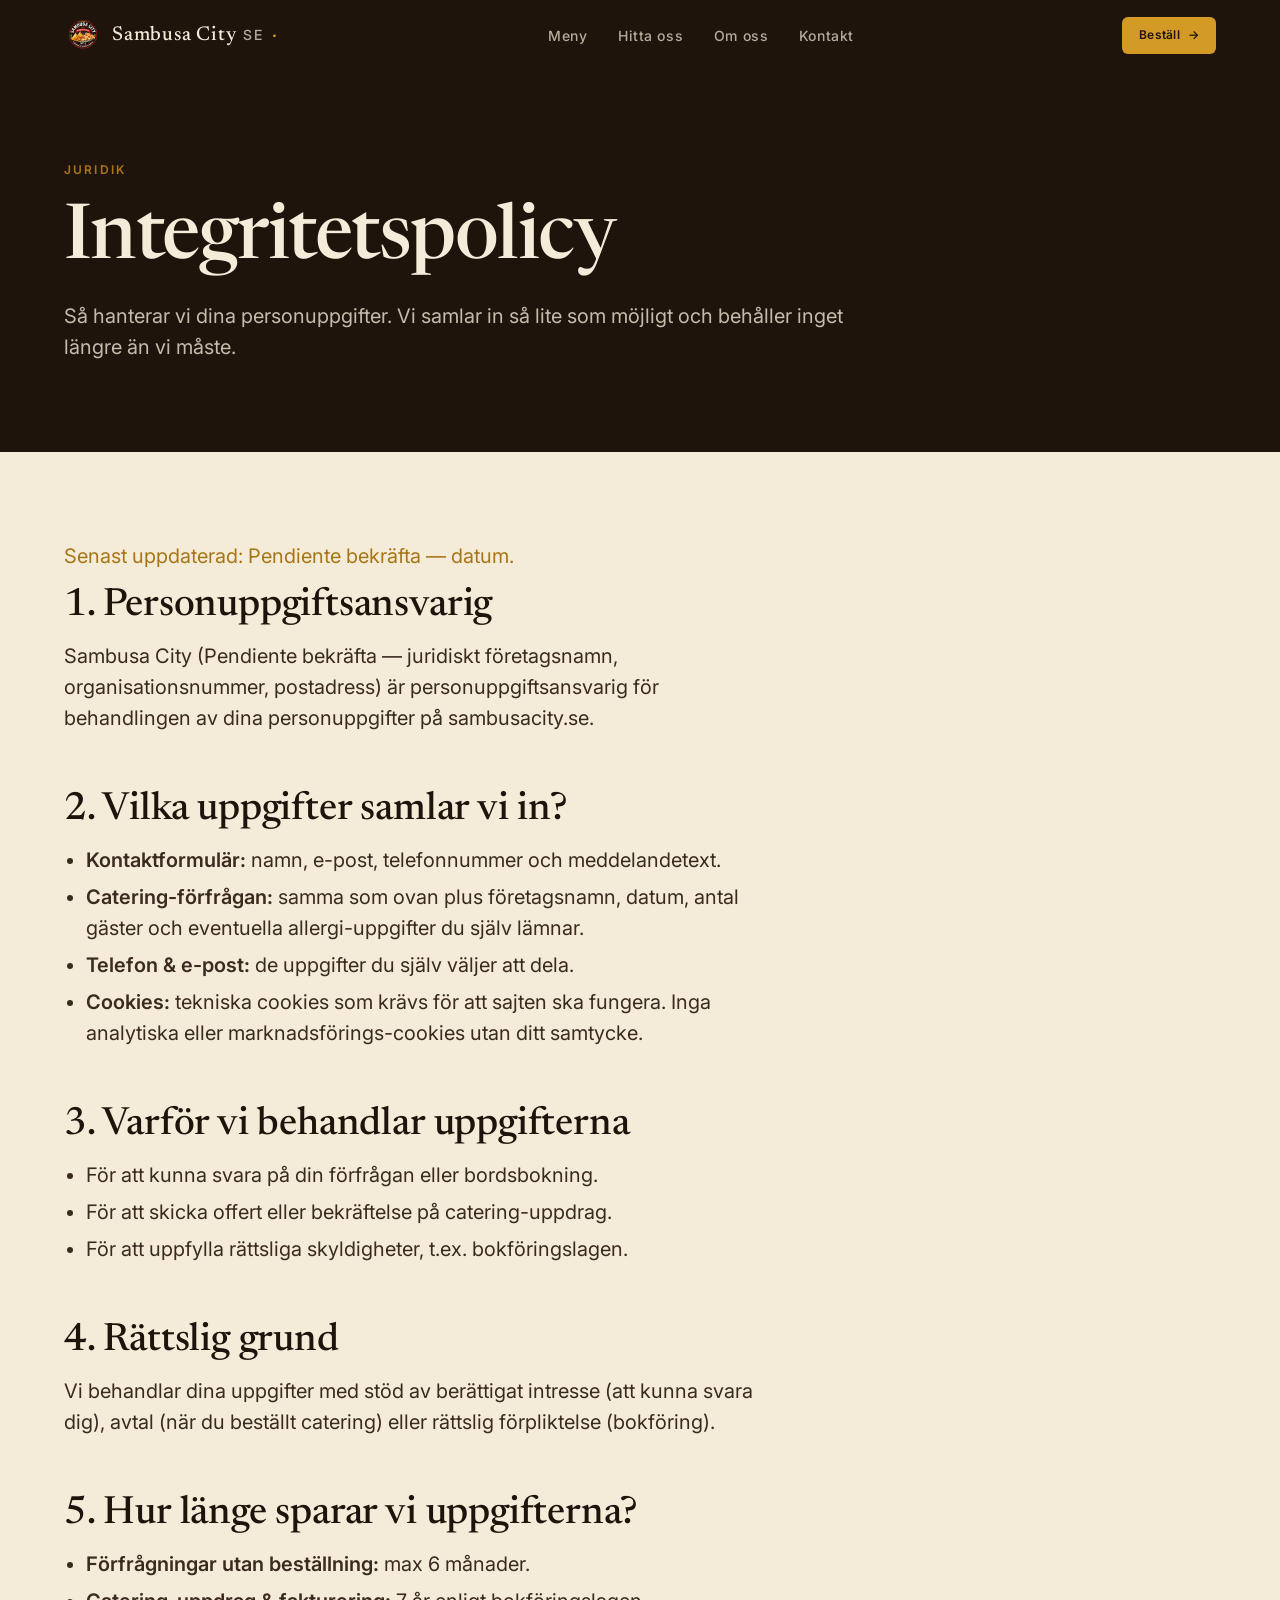
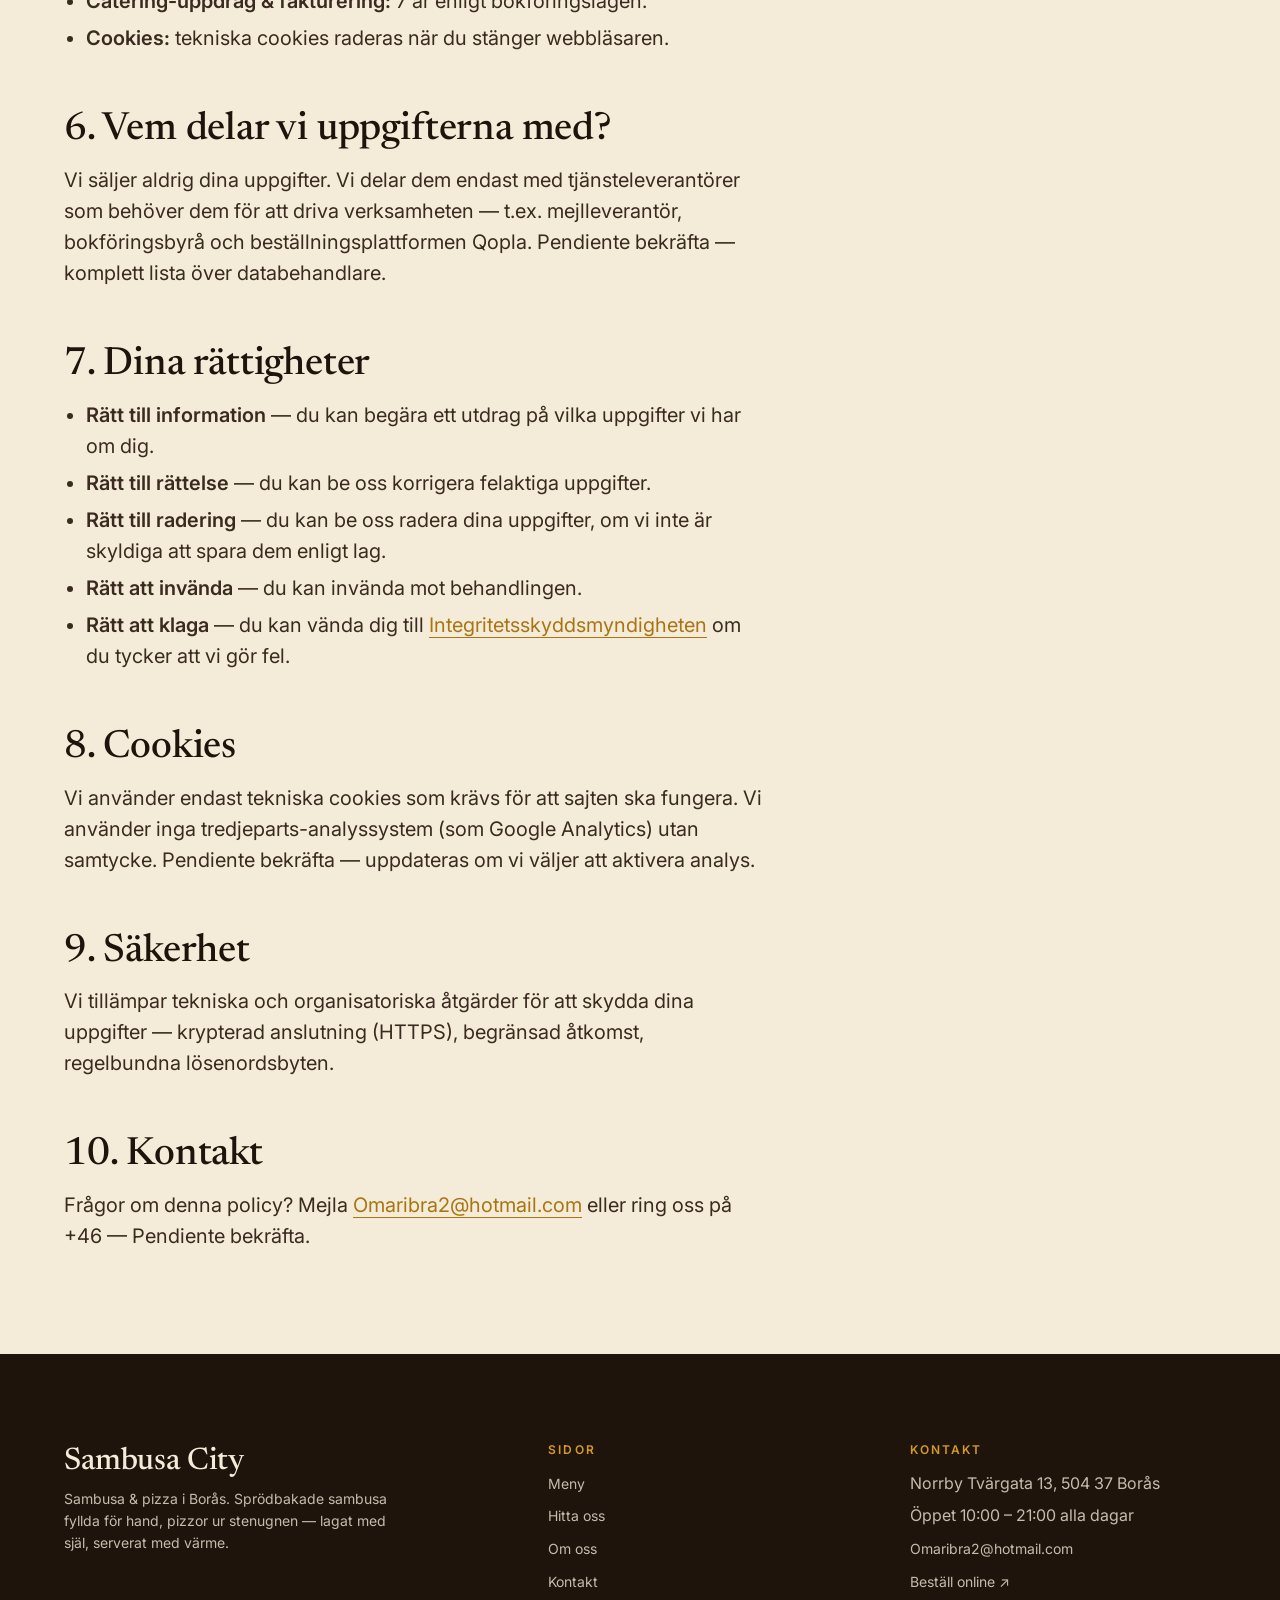
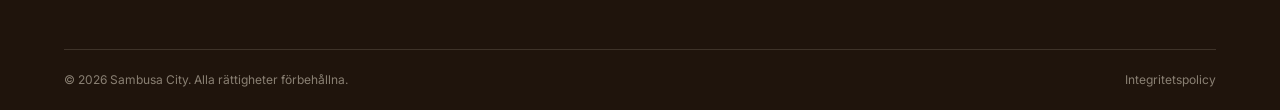
==== integritetspolicy.html @ a356f34d "Initial commit — Sambusa City website Static site for Sambusa City restaurant in Borås. Sambusa, piz" ====
<!DOCTYPE html>
<html lang="sv">
<head>
<meta charset="UTF-8">
<meta name="viewport" content="width=device-width, initial-scale=1">

<title>Integritetspolicy — Sambusa City</title>
<meta name="description" content="Sambusa City — så hanterar vi dina personuppgifter enligt GDPR. Cookies, formulärdata, dina rättigheter.">
<meta name="robots" content="noindex,follow">

<link rel="canonical" href="https://sambusacity.se/integritetspolicy.html">
<meta name="theme-color" content="#1F140C">
<meta property="og:title" content="Integritetspolicy — Sambusa City">
<meta property="og:description" content="Så hanterar vi dina personuppgifter enligt GDPR.">
<meta property="og:type" content="website">
<meta property="og:url" content="https://sambusacity.se/integritetspolicy.html">
<meta property="og:image" content="https://sambusacity.se/assets/og-image.jpg">
<meta property="og:locale" content="sv_SE">
<meta property="og:site_name" content="Sambusa City">
<link rel="icon" type="image/svg+xml" href="assets/icons/favicon.svg">

<link rel="preconnect" href="https://fonts.googleapis.com">
<link rel="preconnect" href="https://fonts.gstatic.com" crossorigin>
<link rel="stylesheet" href="https://fonts.googleapis.com/css2?family=Newsreader:opsz,wght@6..72,400;6..72,500;6..72,600&family=Inter:wght@400;500;600;700&display=swap">

<link rel="stylesheet" href="styles/tokens.css?v=1779792948">
<link rel="stylesheet" href="styles/base.css?v=1779792948">
<link rel="stylesheet" href="styles/components.css?v=1779792948">
<link rel="stylesheet" href="styles/pages.css?v=1779792948">

<style>
  .legal { max-width: 70ch; }
  .legal h2 {
    font-family: var(--font-display);
    font-size: var(--fs-2xl);
    font-variation-settings: 'opsz' 36;
    margin-top: var(--space-5);
    margin-bottom: var(--space-2);
  }
  .legal h2:first-of-type { margin-top: 0; }
  .legal p { margin-bottom: var(--space-2); color: var(--coffee-soft); font-size: var(--fs-md); }
  .legal ul { list-style: disc; padding-left: 1.4em; margin-bottom: var(--space-2); }
  .legal li { color: var(--coffee-soft); font-size: var(--fs-md); margin-bottom: 6px; }
  .legal a { color: var(--saffron-deep); border-bottom: 1px solid currentColor; }
  .legal a:hover { color: var(--clay); }
</style>
</head>

<body class="has-dark-hero">

<a class="skip-link" href="#main">Hoppa till innehåll</a>

<nav class="nav" id="nav" aria-label="Huvudnavigation">
  <div class="nav__inner">
    <a class="nav__wordmark" href="index.html" aria-label="Sambusa City — startsida">
      <img src="assets/sambusa-mark.webp" alt="" class="nav__logo" width="40" height="40">
      <span class="nav__wordmark-text">Sambusa City <span>SE</span></span>
    </a>
    <ul class="nav__links">
      <li><a href="meny.html">Meny</a></li>
      <li><a href="index.html#hitta-oss">Hitta oss</a></li>
      <li><a href="om-oss.html">Om oss</a></li>
      <li><a href="kontakta-oss.html">Kontakt</a></li>
    </ul>
    <a class="btn btn--primary btn--sm nav__cta" href="https://qopla.com/restaurant/sambusa-city/qk0JBJxr9X/order" target="_blank" rel="noopener">
      Beställ <span class="arrow" aria-hidden="true">→</span>
    </a>
    <button class="nav__burger" id="navBurger" aria-label="Öppna meny" aria-expanded="false" aria-controls="mobMenu">
      <span></span><span></span><span></span>
    </button>
  </div>
</nav>

<aside class="mob-menu" id="mobMenu" aria-label="Mobilmeny">
  <div class="mob-menu__top">
    <a class="nav__wordmark" href="index.html" style="color:var(--cream)" aria-label="Sambusa City — startsida"><img src="assets/sambusa-mark.webp" alt="" class="nav__logo" width="40" height="40"><span class="nav__wordmark-text">Sambusa City <span>SE</span></span></a>
    <button class="mob-menu__close" data-mob-close aria-label="Stäng meny">×</button>
  </div>
  <nav class="mob-menu__nav">
    <a href="meny.html">Meny</a>
    <a href="index.html#hitta-oss">Hitta oss</a>
    <a href="om-oss.html">Om oss</a>
    <a href="kontakta-oss.html">Kontakt</a>
  </nav>
  <a class="btn btn--primary mob-menu__cta" href="https://qopla.com/restaurant/sambusa-city/qk0JBJxr9X/order" target="_blank" rel="noopener">
    Beställ online <span class="arrow" aria-hidden="true">→</span>
  </a>
</aside>

<main id="main">

  <section class="subhero">
    <div class="subhero__inner reveal">
      <span class="eyebrow">Juridik</span>
      <h1>Integritetspolicy</h1>
      <p>Så hanterar vi dina personuppgifter. Vi samlar in så lite som möjligt och behåller inget längre än vi måste.</p>
    </div>
  </section>

  <section class="section surface--cream">
    <div class="wrap">
      <article class="legal reveal">

        <p><em>Senast uppdaterad: Pendiente bekräfta — datum.</em></p>

        <h2>1. Personuppgiftsansvarig</h2>
        <p>
          Sambusa City (Pendiente bekräfta — juridiskt företagsnamn,
          organisationsnummer, postadress) är personuppgiftsansvarig för
          behandlingen av dina personuppgifter på sambusacity.se.
        </p>

        <h2>2. Vilka uppgifter samlar vi in?</h2>
        <ul>
          <li><strong>Kontaktformulär:</strong> namn, e-post, telefonnummer och meddelandetext.</li>
          <li><strong>Catering-förfrågan:</strong> samma som ovan plus företagsnamn, datum, antal gäster och eventuella allergi-uppgifter du själv lämnar.</li>
          <li><strong>Telefon &amp; e-post:</strong> de uppgifter du själv väljer att dela.</li>
          <li><strong>Cookies:</strong> tekniska cookies som krävs för att sajten ska fungera. Inga analytiska eller marknadsförings-cookies utan ditt samtycke.</li>
        </ul>

        <h2>3. Varför vi behandlar uppgifterna</h2>
        <ul>
          <li>För att kunna svara på din förfrågan eller bordsbokning.</li>
          <li>För att skicka offert eller bekräftelse på catering-uppdrag.</li>
          <li>För att uppfylla rättsliga skyldigheter, t.ex. bokföringslagen.</li>
        </ul>

        <h2>4. Rättslig grund</h2>
        <p>
          Vi behandlar dina uppgifter med stöd av berättigat intresse
          (att kunna svara dig), avtal (när du beställt catering) eller
          rättslig förpliktelse (bokföring).
        </p>

        <h2>5. Hur länge sparar vi uppgifterna?</h2>
        <ul>
          <li><strong>Förfrågningar utan beställning:</strong> max 6 månader.</li>
          <li><strong>Catering-uppdrag &amp; fakturering:</strong> 7 år enligt bokföringslagen.</li>
          <li><strong>Cookies:</strong> tekniska cookies raderas när du stänger webbläsaren.</li>
        </ul>

        <h2>6. Vem delar vi uppgifterna med?</h2>
        <p>
          Vi säljer aldrig dina uppgifter. Vi delar dem endast med
          tjänsteleverantörer som behöver dem för att driva verksamheten —
          t.ex. mejlleverantör, bokföringsbyrå och beställningsplattformen
          Qopla. Pendiente bekräfta — komplett lista över databehandlare.
        </p>

        <h2>7. Dina rättigheter</h2>
        <ul>
          <li><strong>Rätt till information</strong> — du kan begära ett utdrag på vilka uppgifter vi har om dig.</li>
          <li><strong>Rätt till rättelse</strong> — du kan be oss korrigera felaktiga uppgifter.</li>
          <li><strong>Rätt till radering</strong> — du kan be oss radera dina uppgifter, om vi inte är skyldiga att spara dem enligt lag.</li>
          <li><strong>Rätt att invända</strong> — du kan invända mot behandlingen.</li>
          <li><strong>Rätt att klaga</strong> — du kan vända dig till <a href="https://www.imy.se/" target="_blank" rel="noopener">Integritetsskyddsmyndigheten</a> om du tycker att vi gör fel.</li>
        </ul>

        <h2>8. Cookies</h2>
        <p>
          Vi använder endast tekniska cookies som krävs för att sajten ska
          fungera. Vi använder inga tredjeparts-analyssystem (som Google
          Analytics) utan samtycke. Pendiente bekräfta — uppdateras om vi
          väljer att aktivera analys.
        </p>

        <h2>9. Säkerhet</h2>
        <p>
          Vi tillämpar tekniska och organisatoriska åtgärder för att skydda
          dina uppgifter — krypterad anslutning (HTTPS), begränsad åtkomst,
          regelbundna lösenordsbyten.
        </p>

        <h2>10. Kontakt</h2>
        <p>
          Frågor om denna policy? Mejla
          <a href="mailto:Omaribra2@hotmail.com">Omaribra2@hotmail.com</a> eller ring oss
          på +46 — Pendiente bekräfta.
        </p>

      </article>
    </div>
  </section>

</main>

<footer class="footer">
  <div class="wrap">
    <div class="footer__grid">
      <div class="footer__brand">
        <h3>Sambusa City</h3>
        <p>Sambusa &amp; pizza i Borås. Sprödbakade sambusa fyllda för hand, pizzor ur stenugnen — lagat med själ, serverat med värme.</p>
      </div>
      <div class="footer__col">
        <h4>Sidor</h4>
        <ul>
          <li><a href="meny.html">Meny</a></li>
          <li><a href="index.html#hitta-oss">Hitta oss</a></li>
          <li><a href="om-oss.html">Om oss</a></li>
          <li><a href="kontakta-oss.html">Kontakt</a></li>
        </ul>
      </div>
      <div class="footer__col">
        <h4>Kontakt</h4>
        <ul>
          <li>Norrby Tvärgata 13, 504 37 Borås</li>
          <li>Öppet 10:00 – 21:00 alla dagar</li>
          <li><a href="mailto:Omaribra2@hotmail.com">Omaribra2@hotmail.com</a></li>
          <li><a href="https://qopla.com/restaurant/sambusa-city/qk0JBJxr9X/order" target="_blank" rel="noopener">Beställ online ↗</a></li>
        </ul>
      </div>
    </div>
    <div class="footer__bottom">
      <span>© <span id="year"></span> Sambusa City. Alla rättigheter förbehållna.</span>
      <a href="integritetspolicy.html">Integritetspolicy</a>
    </div>
  </div>
</footer>

<script src="scripts/main.js?v=1779792948" defer></script>
</body>
</html>
---- styles/tokens.css ----
/* ─────────────────────────────────────────────────────────────
   Sambusa City — design tokens
   Authoritative: DESIGN.md.  This file mirrors those values as
   CSS custom properties.
   ───────────────────────────────────────────────────────────── */

:root {
  /* ── Palette · analogous warm-earth · 60-30-10 ───────────── */
  --cream:        #F4ECD9;   /* 60% dominant */
  --cream-2:      #EBE0C5;   /* striping + cards */
  --coffee:       #1F140C;   /* 30% secondary */
  --coffee-soft:  #3B2A1F;   /* secondary text on cream */
  --saffron:      #D49A26;   /* 10% accent on dark */
  --saffron-deep: #A87515;   /* accent on cream (WCAG-safe) */
  --clay:         #9B4A2B;   /* tertiary / hover deepen */

  --line:         rgba(31, 20, 12, 0.12);
  --line-strong:  rgba(31, 20, 12, 0.22);
  --line-dark:    rgba(244, 236, 217, 0.14);

  /* ── Typography ─────────────────────────────────────────── */
  --font-display: 'Newsreader', Georgia, 'Times New Roman', serif;
  --font-body:    'Inter', system-ui, -apple-system, 'Segoe UI', sans-serif;

  /* 1.25 modular scale from 16px base */
  --fs-xs:   12px;
  --fs-sm:   14px;
  --fs-base: 16px;
  --fs-md:   20px;
  --fs-lg:   25px;
  --fs-xl:   31px;
  --fs-2xl:  39px;
  --fs-3xl:  49px;
  --fs-4xl:  61px;
  --fs-5xl:  76px;
  --fs-6xl:  95px;

  --lh-body:    1.55;
  --lh-display: 1.05;
  --lh-heading: 1.1;
  --lh-h3:      1.2;

  /* ── Fibonacci spacing (8px baseline) ───────────────────── */
  --space-1:  8px;
  --space-2:  13px;
  --space-3:  21px;
  --space-4:  34px;
  --space-5:  55px;
  --space-6:  89px;
  --space-7:  144px;

  /* ── Layout ─────────────────────────────────────────────── */
  --max:    1280px;
  --gutter: clamp(20px, 5vw, 80px);
  --nav-h:  72px;

  /* ── Motion ─────────────────────────────────────────────── */
  --dur-micro:    150ms;
  --dur-standard: 300ms;
  --dur-large:    450ms;
  --ease-out:     cubic-bezier(0.16, 1, 0.3, 1);
  --ease-in:      cubic-bezier(0.4, 0, 1, 1);

  --radius-sm: 6px;
  --radius-md: 12px;
}

@media (max-width: 720px) {
  :root {
    --nav-h: 64px;
  }
}
---- styles/base.css ----
/* ─────────────────────────────────────────────────────────────
   Sambusa City — base reset + typography
   ───────────────────────────────────────────────────────────── */

*, *::before, *::after { box-sizing: border-box; }

* { margin: 0; }

html {
  -webkit-text-size-adjust: 100%;
  scroll-behavior: smooth;
}

body {
  background: var(--cream);
  color: var(--coffee);
  font-family: var(--font-body);
  font-size: var(--fs-base);
  font-weight: 400;
  line-height: var(--lh-body);
  font-feature-settings: 'kern' 1, 'liga' 1;
  -webkit-font-smoothing: antialiased;
  -moz-osx-font-smoothing: grayscale;
  min-height: 100vh;
  overflow-x: clip;
}

img, picture, video, canvas, svg { display: block; max-width: 100%; }

/* Picture wrappers must fill their aspect-ratio containers so the inner
   <img> can object-fit:cover into the full area. Without this, picture
   defaults to content-sized height and leaves dead space inside the
   media box. */
.card__media > picture,
.hero__media > picture,
.intro__photo > picture,
.story__photo > picture,
.split__media > picture,
.about__photo > picture,
[class$="__media"] > picture,
[class$="__photo"] > picture {
  width: 100%;
  height: 100%;
}

button, input, textarea, select {
  font: inherit;
  color: inherit;
}

a {
  color: inherit;
  text-decoration: none;
  transition: color var(--dur-micro) var(--ease-out);
}

/* ─ Typography ─────────────────────────────────────────────── */

h1, h2, h3, h4, h5 {
  font-family: var(--font-display);
  font-weight: 500;
  line-height: var(--lh-heading);
  letter-spacing: -0.005em;
  text-wrap: balance;
}

h1 {
  font-size: clamp(var(--fs-4xl), 7vw, var(--fs-6xl));
  line-height: var(--lh-display);
  font-variation-settings: 'opsz' 72;
  letter-spacing: -0.015em;
}

h2 {
  font-size: clamp(var(--fs-2xl), 4.5vw, var(--fs-3xl));
  font-variation-settings: 'opsz' 48;
}

h3 {
  font-size: var(--fs-xl);
  line-height: var(--lh-h3);
  font-variation-settings: 'opsz' 32;
}

h4 { font-size: var(--fs-lg); line-height: var(--lh-h3); }
h5 { font-size: var(--fs-md); line-height: 1.3; }

p { max-width: 60ch; }
.lead { font-size: var(--fs-md); max-width: 56ch; }

em { font-style: normal; color: var(--saffron-deep); }

strong { font-weight: 600; }

/* ─ Eyebrows + uppercase labels ──────────────────────────── */

.eyebrow {
  display: inline-block;
  font-family: var(--font-body);
  font-size: var(--fs-xs);
  font-weight: 600;
  letter-spacing: 0.18em;
  text-transform: uppercase;
  color: var(--saffron-deep);
}

/* On dark surfaces the eyebrow flips to bright saffron. */
.surface--coffee .eyebrow { color: var(--saffron); }

/* ─ Container ────────────────────────────────────────────── */

.wrap {
  width: 100%;
  max-width: var(--max);
  margin-inline: auto;
  padding-inline: var(--gutter);
}

/* ─ Section rhythm ───────────────────────────────────────── */

.section {
  padding-block: var(--space-6);
}
@media (max-width: 720px) {
  .section { padding-block: var(--space-5); }
}

.surface--cream   { background: var(--cream); color: var(--coffee); }
.surface--cream-2 { background: var(--cream-2); color: var(--coffee); }
.surface--coffee  { background: var(--coffee); color: var(--cream); }
.surface--coffee  em { color: var(--saffron); }
.surface--coffee  h1, .surface--coffee  h2, .surface--coffee  h3 { color: var(--cream); }

/* ─ Reveal on scroll (motion controller in main.js) ───────── */

.reveal {
  opacity: 0;
  transform: translateY(12px);
  transition: opacity var(--dur-large) var(--ease-out),
              transform var(--dur-large) var(--ease-out);
}
.reveal.is-in {
  opacity: 1;
  transform: translateY(0);
}
.reveal--delay-1 { transition-delay: 80ms; }
.reveal--delay-2 { transition-delay: 160ms; }
.reveal--delay-3 { transition-delay: 240ms; }

@media (prefers-reduced-motion: reduce) {
  *, *::before, *::after {
    animation-duration: 0.01ms !important;
    transition-duration: 0.01ms !important;
  }
  .reveal { opacity: 1; transform: none; }
  html { scroll-behavior: auto; }
}

/* ─ Focus visibility ──────────────────────────────────────── */

:focus-visible {
  outline: 2px solid var(--saffron);
  outline-offset: 3px;
  border-radius: 2px;
}

/* ─ Selection ─────────────────────────────────────────────── */

::selection {
  background: var(--saffron);
  color: var(--coffee);
}
---- styles/components.css ----
/* ─────────────────────────────────────────────────────────────
   Sambusa City — components
   Nav · buttons · cards · forms · badges
   ───────────────────────────────────────────────────────────── */

/* ── Nav ─────────────────────────────────────────────────── */

.nav {
  position: fixed;
  inset: 0 0 auto 0;
  height: var(--nav-h);
  z-index: 50;
  display: flex;
  align-items: center;
  background: transparent;
  transition: background var(--dur-standard) var(--ease-out),
              border-color var(--dur-standard) var(--ease-out);
  border-bottom: 1px solid transparent;
}
.nav.is-scrolled,
body:not(.has-dark-hero) .nav {
  background: rgba(244, 236, 217, 0.92);
  backdrop-filter: blur(12px);
  -webkit-backdrop-filter: blur(12px);
  border-bottom-color: var(--line);
}
body.has-dark-hero .nav:not(.is-scrolled) {
  background: transparent;
  border-bottom-color: transparent;
}

.nav__inner {
  width: 100%;
  max-width: var(--max);
  margin-inline: auto;
  padding-inline: var(--gutter);
  display: grid;
  grid-template-columns: auto 1fr auto;
  align-items: center;
  gap: var(--space-3);
}
/* Tablet zone (481-1023px): nav__links is hidden but both CTA and burger
   are visible — needs 4 explicit grid columns (wordmark · spacer · CTA · burger). */
@media (min-width: 481px) and (max-width: 1023px) {
  .nav__inner { grid-template-columns: auto 1fr auto auto; }
}
/* On phones, drop the desktop CTA and use a clean 2-col grid so the burger
   sits at the right edge with proper gutter symmetry. Without this, auto-placement
   parks the burger inside the 1fr track and leaves a ~40px dead zone on the right.
   Specificity bump (.nav .nav__cta) is required to beat .btn { display: inline-flex }
   which is declared later in this file. */
@media (max-width: 480px) {
  .nav__inner { grid-template-columns: auto 1fr; }
  .nav .nav__cta { display: none; }
  .nav__burger { margin-right: -10px; } /* visually balance the 10px button padding with the 20px gutter */
}

.nav__wordmark {
  font-family: var(--font-display);
  font-weight: 500;
  font-variation-settings: 'opsz' 22;
  font-size: var(--fs-md);
  letter-spacing: 0.04em;
  color: var(--coffee);
  display: inline-flex;
  align-items: baseline;        /* default — text-only wordmark (mob menu) */
  gap: 6px;
  white-space: nowrap;
}
/* When the wordmark contains a logo image, switch to centred alignment
   with a wider gap so the round badge reads as paired with the text. */
.nav__wordmark:has(.nav__logo) {
  align-items: center;
  gap: 10px;
}
.nav__logo {
  width: 38px;
  height: 38px;
  border-radius: 50%;
  object-fit: cover;
  flex-shrink: 0;
  display: block;
}
.nav__wordmark-text {
  display: inline-flex;
  align-items: baseline;
  gap: 6px;
}
/* "SE" / locale tag — small + tracked. Targets both the new nested
   structure (.nav__wordmark-text > span) and the legacy direct-child
   layout still used by the mobile menu's top wordmark. */
.nav__wordmark-text > span,
.nav__wordmark > span:not(.nav__wordmark-text) {
  font-size: var(--fs-sm);
  letter-spacing: 0.16em;
  text-transform: uppercase;
  font-family: var(--font-body);
  font-weight: 500;
  color: var(--coffee-soft);
}
/* Trailing "·" after the wordmark — single rule covers both layouts. */
.nav__wordmark::after,
.nav__wordmark-text::after {
  content: '·';
  color: var(--saffron-deep);
  margin-inline: 2px;
}
/* Skip the outer ::after when we have a wordmark-text wrapper, otherwise
   we'd get TWO dots. */
.nav__wordmark:has(.nav__wordmark-text)::after { content: none; }

/* On phones, drop the "· SE" suffix so the wordmark stays single-line. */
@media (max-width: 480px) {
  .nav__wordmark { font-size: var(--fs-sm); letter-spacing: 0.08em; }
  .nav__wordmark:has(.nav__logo) { gap: 8px; }
  .nav__logo { width: 32px; height: 32px; }
  .nav__wordmark::after,
  .nav__wordmark-text::after,
  .nav__wordmark-text > span,
  .nav__wordmark > span:not(.nav__wordmark-text) { display: none; }
  .nav__cta { padding: 8px 14px; font-size: var(--fs-xs); }
}
body.has-dark-hero .nav:not(.is-scrolled) .nav__wordmark { color: var(--cream); }
body.has-dark-hero .nav:not(.is-scrolled) .nav__wordmark-text > span,
body.has-dark-hero .nav:not(.is-scrolled) .nav__wordmark > span:not(.nav__wordmark-text) { color: rgba(244, 236, 217, 0.7); }
body.has-dark-hero .nav:not(.is-scrolled) .nav__wordmark::after,
body.has-dark-hero .nav:not(.is-scrolled) .nav__wordmark-text::after { color: var(--saffron); }

.nav__links {
  display: none;
  justify-content: center;
  align-items: center;
  gap: clamp(20px, 2.4vw, 36px);
  list-style: none;
  padding: 0;
}
@media (min-width: 1024px) {
  .nav__links { display: inline-flex; }
}

.nav__links a {
  font-size: var(--fs-sm);
  font-weight: 500;
  letter-spacing: 0.04em;
  color: var(--coffee-soft);
  position: relative;
  padding-block: 6px;
}
.nav__links a:hover,
.nav__links a[aria-current="page"] { color: var(--coffee); }
.nav__links a[aria-current="page"]::after {
  content: '';
  position: absolute;
  inset: auto 0 0 0;
  height: 1px;
  background: var(--saffron-deep);
}
body.has-dark-hero .nav:not(.is-scrolled) .nav__links a {
  color: rgba(244, 236, 217, 0.7);
}
body.has-dark-hero .nav:not(.is-scrolled) .nav__links a:hover,
body.has-dark-hero .nav:not(.is-scrolled) .nav__links a[aria-current="page"] {
  color: var(--cream);
}
body.has-dark-hero .nav:not(.is-scrolled) .nav__links a[aria-current="page"]::after {
  background: var(--saffron);
}

.nav__cta { justify-self: end; }
.nav__burger {
  justify-self: end;
  display: inline-flex;
  flex-direction: column;
  gap: 5px;
  background: none;
  border: 0;
  padding: 10px;
  cursor: pointer;
}
@media (min-width: 1024px) { .nav__burger { display: none; } }
.nav__burger {
  position: relative;
  width: 46px;
  height: 46px;
  justify-content: center;
  z-index: 70; /* sit above .mob-menu (z:60) so it can act as the close affordance */
}
.nav__burger span {
  width: 26px;
  height: 2px;
  background: var(--coffee);
  border-radius: 2px;
  position: absolute;
  left: 50%;
  margin-left: -13px;
  transition: transform var(--dur-standard) var(--ease-out),
              opacity var(--dur-standard) var(--ease-out),
              top var(--dur-standard) var(--ease-out);
}
.nav__burger span:nth-child(1) { top: 15px; }
.nav__burger span:nth-child(2) { top: 22px; }
.nav__burger span:nth-child(3) { top: 29px; }

/* Open state: morph into X.
   Top + bottom collapse to centre and rotate ±45°, middle fades out. */
.nav__burger.is-open span:nth-child(1) { top: 22px; transform: rotate(45deg); }
.nav__burger.is-open span:nth-child(2) { opacity: 0; }
.nav__burger.is-open span:nth-child(3) { top: 22px; transform: rotate(-45deg); }

body.has-dark-hero .nav:not(.is-scrolled) .nav__burger span { background: var(--cream); }
/* Once the drawer is open the burger sits over the dark coffee drawer regardless
   of which hero theme the page started with — force cream. */
.nav__burger.is-open span { background: var(--cream) !important; }

/* ── Buttons ─────────────────────────────────────────────── */

.btn {
  display: inline-flex;
  align-items: center;
  gap: var(--space-1);
  font-family: var(--font-body);
  font-size: var(--fs-sm);
  font-weight: 600;
  letter-spacing: 0.02em;
  padding: 12px 24px;
  border-radius: var(--radius-sm);
  border: 1px solid transparent;
  cursor: pointer;
  transition: background var(--dur-micro) var(--ease-out),
              color var(--dur-micro) var(--ease-out),
              border-color var(--dur-micro) var(--ease-out);
  text-decoration: none;
  white-space: nowrap;
}
.btn--primary {
  background: var(--saffron);
  color: var(--coffee);
}
.btn--primary:hover { background: var(--clay); color: var(--cream); }
.btn--ghost {
  background: transparent;
  color: var(--coffee);
  border-color: var(--coffee);
}
.btn--ghost:hover { background: var(--coffee); color: var(--cream); }
.surface--coffee .btn--ghost { color: var(--cream); border-color: var(--cream); }
.surface--coffee .btn--ghost:hover { background: var(--cream); color: var(--coffee); }

.btn--sm { padding: 8px 16px; font-size: var(--fs-xs); }

.btn .arrow {
  display: inline-block;
  transition: transform var(--dur-micro) var(--ease-out);
}
.btn:hover .arrow { transform: translateX(3px); }

/* ── CTA group (button + badge stack) ─────────────────────── */

.cta-group {
  display: inline-flex;
  flex-direction: column;
  align-items: flex-start;
  gap: var(--space-1);
}

.badge {
  display: inline-flex;
  align-items: center;
  gap: 6px;
  font-family: var(--font-body);
  font-size: var(--fs-xs);
  font-weight: 600;
  letter-spacing: 0.14em;
  text-transform: uppercase;
  color: var(--saffron);
  background: rgba(212, 154, 38, 0.14);
  padding: 4px 10px;
  border-radius: 999px;
}
.badge::before {
  content: '';
  width: 6px;
  height: 6px;
  border-radius: 50%;
  background: var(--saffron);
  box-shadow: 0 0 0 2px rgba(212, 154, 38, 0.28);
  animation: pulse 2.4s ease-out infinite;
}
@keyframes pulse {
  0%, 100% { transform: scale(1); opacity: 1; }
  50% { transform: scale(1.18); opacity: 0.6; }
}
.surface--cream .badge { color: var(--saffron-deep); background: rgba(168, 117, 21, 0.14); }
.surface--cream .badge::before { background: var(--saffron-deep); }

/* ── Cards ───────────────────────────────────────────────── */

.card {
  background: var(--cream);
  border: 1px solid var(--line);
  border-radius: var(--radius-md);
  overflow: clip;
  display: flex;
  flex-direction: column;
  transition: transform var(--dur-standard) var(--ease-out),
              border-color var(--dur-standard) var(--ease-out);
}
.card:hover {
  transform: translateY(-3px);
  border-color: var(--line-strong);
}
.card__media {
  aspect-ratio: 4 / 5;
  overflow: hidden;
  background: var(--cream-2);
}
.card__media img {
  width: 100%; height: 100%;
  object-fit: cover;
  transition: transform var(--dur-large) var(--ease-out);
}
.card:hover .card__media img { transform: scale(1.04); }
.card__body {
  padding: var(--space-3);
  display: flex;
  flex-direction: column;
  gap: 6px;
}
.card__title {
  font-family: var(--font-display);
  font-weight: 500;
  font-size: var(--fs-lg);
  font-variation-settings: 'opsz' 28;
  line-height: var(--lh-h3);
}
.card__desc {
  font-size: var(--fs-sm);
  color: var(--coffee-soft);
  line-height: 1.5;
}
.card__price {
  margin-top: var(--space-1);
  font-size: var(--fs-sm);
  font-weight: 600;
  color: var(--saffron-deep);
  letter-spacing: 0.04em;
}

/* ── Text-link ───────────────────────────────────────────── */

.text-link {
  display: inline-flex;
  align-items: center;
  gap: 6px;
  font-family: var(--font-body);
  font-size: var(--fs-sm);
  font-weight: 600;
  color: var(--saffron-deep);
  border-bottom: 1px solid currentColor;
  padding-bottom: 2px;
  transition: color var(--dur-micro) var(--ease-out);
}
.text-link:hover { color: var(--clay); }
.surface--coffee .text-link { color: var(--saffron); }
.surface--coffee .text-link:hover { color: var(--cream); }

/* ── Form (used on contact + catering) ───────────────────── */

.form { display: grid; gap: var(--space-3); }
.form__row { display: grid; gap: var(--space-3); }
@media (min-width: 720px) {
  .form__row--two { grid-template-columns: 1fr 1fr; }
}
.form__group { display: flex; flex-direction: column; gap: 6px; }
.form__group label {
  font-size: var(--fs-sm);
  font-weight: 500;
  color: var(--coffee-soft);
}
.form input, .form textarea, .form select {
  background: var(--cream);
  border: 1px solid var(--line-strong);
  border-radius: var(--radius-sm);
  padding: 12px 14px;
  font-size: var(--fs-sm);
  transition: border-color var(--dur-micro) var(--ease-out);
}
.form input:focus, .form textarea:focus, .form select:focus {
  outline: none;
  border-color: var(--saffron);
}
.form textarea { resize: vertical; min-height: 120px; font-family: inherit; }

/* ── Footer (shared) ─────────────────────────────────────── */

.footer {
  background: var(--coffee);
  color: rgba(244, 236, 217, 0.78);
  padding-block: var(--space-6) var(--space-3);
}
.footer__grid {
  display: grid;
  gap: var(--space-5);
  grid-template-columns: 1fr;
  text-align: center;
}
@media (min-width: 720px) {
  .footer__grid { grid-template-columns: 1.4fr 1fr 1fr; text-align: left; }
}
.footer__brand h3 {
  font-family: var(--font-display);
  font-size: var(--fs-xl);
  color: var(--cream);
  margin-bottom: 8px;
}
.footer__brand p { font-size: var(--fs-sm); max-width: 36ch; margin-inline: auto; }
@media (min-width: 720px) {
  .footer__brand p { margin-inline: 0; }
}
.footer__col h4 {
  font-family: var(--font-body);
  font-size: var(--fs-xs);
  font-weight: 600;
  letter-spacing: 0.18em;
  text-transform: uppercase;
  color: var(--saffron);
  margin-bottom: var(--space-2);
}
.footer__col ul { list-style: none; padding: 0; display: grid; gap: 8px; }
.footer__col li { overflow-wrap: anywhere; word-break: break-word; }
.footer__col a { font-size: var(--fs-sm); overflow-wrap: anywhere; word-break: break-word; }
.footer__col a:hover { color: var(--cream); }
.footer__bottom {
  margin-top: var(--space-5);
  padding-top: var(--space-3);
  border-top: 1px solid var(--line-dark);
  display: flex;
  justify-content: center;
  align-items: center;
  flex-wrap: wrap;
  gap: var(--space-2);
  font-size: var(--fs-xs);
  color: rgba(244, 236, 217, 0.5);
  text-align: center;
}
@media (min-width: 720px) {
  .footer__bottom { justify-content: space-between; text-align: left; }
}

/* ── Mobile-menu drawer ──────────────────────────────────── */

.mob-menu {
  position: fixed;
  inset: 0;
  background: var(--coffee);
  color: var(--cream);
  /* Sits BELOW the nav (z:50) so the burger morph-to-X stays visible above
     the drawer. Previously z:60 (above nav) which buried the X. */
  z-index: 45;
  padding: calc(var(--nav-h) + var(--space-4)) var(--gutter) var(--space-5);
  display: flex;
  flex-direction: column;
  align-items: center;
  text-align: center;
  gap: var(--space-4);
  transform: translateY(-100%);
  transition: transform var(--dur-large) var(--ease-out);
  visibility: hidden;
}
.mob-menu.is-open { transform: translateY(0); visibility: visible; }
.mob-menu__top {
  /* Hidden — the drawer is offset below the nav and the nav itself (with
     logo + burger) stays visible at the top edge while open. Keeping a
     duplicate header inside the drawer just creates a double-wordmark. */
  display: none;
}
.mob-menu__close {
  /* Hidden — the nav burger morphs into an X and acts as the close affordance. */
  display: none;
}
.mob-menu__nav {
  display: flex;
  flex-direction: column;
  align-items: center;
  gap: var(--space-2);
  width: 100%;
}
.mob-menu__nav a {
  font-family: var(--font-display);
  font-size: var(--fs-2xl);
  color: var(--cream);
  padding-block: 10px;
}
.mob-menu__cta {
  margin-top: auto;
  align-self: center;
}
---- styles/pages.css ----
/* ─────────────────────────────────────────────────────────────
   Sambusa City — page-specific layouts
   ───────────────────────────────────────────────────────────── */

/* ───── HERO (index) ─────────────────────────────────────── */

.hero {
  position: relative;
  min-height: 100svh;
  display: grid;
  grid-template-rows: 1fr auto;
  color: var(--cream);
  background: var(--coffee);
  isolation: isolate;
  overflow: hidden;
}
.hero__media {
  position: absolute;
  inset: 0;
  z-index: -1;
}
.hero__media img {
  width: 100%;
  height: 100%;
  object-fit: cover;
  object-position: 60% 35%;
}
.hero__media::after {
  content: '';
  position: absolute;
  inset: 0;
  /* Two stacked gradients:
     1. diagonal — heavy on the left (where copy lives), light on the
        right so the sambusa reads clearly.
     2. vertical — soft top + bottom anchor so nav and CTA region
        keep contrast without veiling the middle of the photo. */
  background:
    linear-gradient(110deg,
      rgba(31,20,12,0.94)   0%,
      rgba(31,20,12,0.70)  38%,
      rgba(31,20,12,0.35)  68%,
      rgba(31,20,12,0.18) 100%),
    linear-gradient(180deg,
      rgba(31,20,12,0.65)   0%,
      rgba(31,20,12,0.22)  28%,
      rgba(31,20,12,0.22)  58%,
      rgba(31,20,12,0.80) 100%);
}
@media (max-width: 720px) {
  .hero__media img { object-position: 55% 35%; }
  /* Mobile gradient: light at top (let the photo breathe), heavier
     under the copy block at bottom. */
  .hero__media::after {
    background:
      linear-gradient(180deg,
        rgba(31,20,12,0.55)   0%,
        rgba(31,20,12,0.30) 28%,
        rgba(31,20,12,0.68) 56%,
        rgba(31,20,12,0.96) 88%);
  }
}

.hero__inner {
  width: 100%;
  max-width: var(--max);
  margin-inline: auto;
  padding: calc(var(--nav-h) + var(--space-6)) var(--gutter) var(--space-6);
  display: grid;
  grid-template-columns: 1fr;
  align-items: end;
  gap: var(--space-4);
}
.hero .eyebrow { color: var(--saffron); }
.hero em { color: var(--saffron); }
@media (min-width: 1024px) {
  .hero__inner {
    grid-template-columns: 1.618fr 1fr;
    align-items: end;
  }
}
.hero__title {
  font-size: clamp(48px, 9vw, var(--fs-6xl));
  font-weight: 400;
  font-variation-settings: 'opsz' 96;
  line-height: 0.98;
  letter-spacing: -0.025em;
  color: var(--cream);
  max-width: 16ch;
}
.hero__title em {
  display: block;
  color: var(--saffron);
  font-style: normal;
  font-variation-settings: 'opsz' 96;
}
.hero__sub {
  font-size: var(--fs-md);
  max-width: 42ch;
  color: rgba(244, 236, 217, 0.82);
  margin-top: var(--space-3);
}

.hero__right {
  display: flex;
  flex-direction: column;
  gap: var(--space-3);
  align-items: flex-start;
}
@media (min-width: 1024px) {
  .hero__right { align-items: flex-end; text-align: right; }
}

.hero__meta {
  font-size: var(--fs-xs);
  letter-spacing: 0.16em;
  text-transform: uppercase;
  color: rgba(244, 236, 217, 0.6);
}

.hero__scroll {
  position: absolute;
  inset: auto 0 var(--space-3) 0;
  display: flex;
  justify-content: center;
  font-size: var(--fs-xs);
  letter-spacing: 0.22em;
  text-transform: uppercase;
  color: rgba(244, 236, 217, 0.5);
  pointer-events: none;
}

/* ───── Section: brand intro ─────────────────────────────── */

.intro__grid {
  display: grid;
  gap: var(--space-5);
}
@media (min-width: 768px) {
  .intro__grid {
    grid-template-columns: 1.618fr 1fr;
    align-items: center;
  }
}
.intro__photo {
  aspect-ratio: 4/5;
  border-radius: var(--radius-md);
  overflow: hidden;
}
.intro__photo img { width: 100%; height: 100%; object-fit: cover; }
.intro__copy { display: flex; flex-direction: column; gap: var(--space-3); }
.intro__copy h2 { max-width: 14ch; }
.intro__copy p { font-size: var(--fs-md); max-width: 50ch; }
.intro__rule {
  height: 1px;
  width: 55px;
  background: var(--saffron-deep);
  margin-block: var(--space-2);
}

/* ───── Section: menu preview ────────────────────────────── */

.menu-preview__head {
  display: grid;
  gap: var(--space-2);
  margin-bottom: var(--space-5);
}
@media (min-width: 768px) {
  .menu-preview__head {
    grid-template-columns: 1fr auto;
    align-items: end;
  }
}
.menu-preview__head h2 { max-width: 14ch; }
.menu-preview__head .text-link { justify-self: start; }
@media (min-width: 768px) { .menu-preview__head .text-link { justify-self: end; } }

.menu-preview__grid {
  display: grid;
  gap: var(--space-3);
  grid-template-columns: 1fr;
  align-items: stretch;     /* all cards same height — visual rhythm */
}
@media (min-width: 640px)  { .menu-preview__grid { grid-template-columns: 1fr 1fr; } }
@media (min-width: 1024px) { .menu-preview__grid { grid-template-columns: repeat(4, 1fr); } }

/* Cards inside the menu preview grid: equal-height cards with the
   image area pinned to a fixed 4/5 ratio and the body flexing to fill
   whatever vertical space remains so descriptions of different lengths
   don't make some cards shorter than others. */
.menu-preview__grid .card { height: 100%; }
.menu-preview__grid .card__body { flex: 1; }

/* ───── Section: story snippet (dark, split) ─────────────── */

.story__grid {
  display: grid;
  gap: var(--space-5);
}
@media (min-width: 768px) {
  .story__grid {
    grid-template-columns: 1.618fr 1fr;
    align-items: center;
  }
}
.story__photo {
  aspect-ratio: 16/10;
  border-radius: var(--radius-md);
  overflow: hidden;
}
.story__photo img { width: 100%; height: 100%; object-fit: cover; }
.story__copy { display: flex; flex-direction: column; gap: var(--space-3); }
.story__copy h2 { color: var(--cream); max-width: 16ch; }
.story__copy p { color: rgba(244, 236, 217, 0.78); max-width: 50ch; font-size: var(--fs-md); }

/* ───── Section: location teaser ─────────────────────────── */

.locate__grid {
  display: grid;
  gap: var(--space-5);
}
@media (min-width: 768px) {
  .locate__grid {
    grid-template-columns: 1fr 1.618fr;
    align-items: stretch;
  }
}
.locate__card {
  background: var(--cream-2);
  border-radius: var(--radius-md);
  padding: var(--space-4);
  display: flex;
  flex-direction: column;
  gap: var(--space-2);
}
.locate__card h3 {
  font-size: var(--fs-xl);
  font-variation-settings: 'opsz' 36;
}
.locate__card address {
  font-style: normal;
  font-size: var(--fs-md);
  color: var(--coffee-soft);
  line-height: 1.6;
}
.locate__card .hours {
  font-size: var(--fs-sm);
  color: var(--coffee-soft);
  border-top: 1px solid var(--line);
  padding-top: var(--space-2);
}
.locate__card .actions {
  display: flex;
  gap: var(--space-1);
  flex-wrap: wrap;
  margin-top: var(--space-2);
}
.locate__map {
  border-radius: var(--radius-md);
  overflow: hidden;
  min-height: 340px;
}
.locate__map iframe { width: 100%; height: 100%; border: 0; display: block; }

/* ───── Section: final CTA (dark, centred) ───────────────── */

.final {
  text-align: center;
}
.final__inner {
  max-width: 720px;
  margin-inline: auto;
  display: flex;
  flex-direction: column;
  align-items: center;
  gap: var(--space-3);
}
.final__phone {
  font-family: var(--font-display);
  /* Was clamp(fs-3xl, 6vw, fs-5xl) — that rendered the long email address
     (Omaribra2@hotmail.com) wider than the phone viewport, pushing the page
     scroll-width past the screen and triggering Android/iOS auto-zoom-out. */
  font-size: clamp(1.4rem, 4.5vw, var(--fs-3xl));
  font-variation-settings: 'opsz' 48;
  color: var(--cream);
  letter-spacing: -0.005em;
  margin-block: var(--space-2);
  max-width: 100%;
  overflow-wrap: anywhere;
  word-break: break-word;
}
.final__phone a { color: inherit; overflow-wrap: anywhere; word-break: break-word; }
.final__phone a:hover { color: var(--saffron); }

/* ───── Sub-page hero ────────────────────────────────────── */

.subhero {
  background: var(--coffee);
  color: var(--cream);
  padding: calc(var(--nav-h) + var(--space-6)) 0 var(--space-6);
}
.subhero__inner {
  max-width: var(--max);
  margin-inline: auto;
  padding-inline: var(--gutter);
  display: flex;
  flex-direction: column;
  gap: var(--space-3);
}
.subhero h1 {
  font-size: clamp(var(--fs-3xl), 6vw, var(--fs-5xl));
  font-variation-settings: 'opsz' 72;
  letter-spacing: -0.02em;
  color: var(--cream);
  max-width: 20ch;
}
.subhero p {
  font-size: var(--fs-md);
  color: rgba(244, 236, 217, 0.78);
  max-width: 60ch;
}

/* ───── Menu page (full) ─────────────────────────────────── */

.menu-cat { margin-bottom: var(--space-6); }
.menu-cat__head {
  display: flex;
  flex-direction: column;
  gap: var(--space-1);
  margin-bottom: var(--space-4);
  padding-bottom: var(--space-2);
  border-bottom: 1px solid var(--line);
}
.menu-cat__title {
  font-family: var(--font-display);
  font-size: var(--fs-2xl);
  font-variation-settings: 'opsz' 48;
  letter-spacing: -0.01em;
}
.menu-cat__lead {
  font-size: var(--fs-md);
  color: var(--coffee-soft);
  max-width: 60ch;
}
.menu-cat__grid {
  display: grid;
  gap: var(--space-3);
  grid-template-columns: 1fr;
}
@media (min-width: 640px)  { .menu-cat__grid { grid-template-columns: 1fr 1fr; } }
@media (min-width: 1024px) { .menu-cat__grid { grid-template-columns: 1fr 1fr 1fr; } }

.menu-item {
  display: grid;
  grid-template-columns: 1fr auto;
  gap: var(--space-1) var(--space-3);
  padding: var(--space-2) 0;
  border-bottom: 1px dotted var(--line);
}
.menu-item:last-child { border-bottom: 0; }
.menu-item__name {
  font-family: var(--font-display);
  font-weight: 500;
  font-variation-settings: 'opsz' 28;
  font-size: var(--fs-md);
  letter-spacing: -0.005em;
}
.menu-item__price {
  font-family: var(--font-body);
  font-size: var(--fs-sm);
  font-weight: 600;
  color: var(--saffron-deep);
  letter-spacing: 0.04em;
  white-space: nowrap;
}
.menu-item__desc {
  grid-column: 1 / -1;
  font-size: var(--fs-sm);
  color: var(--coffee-soft);
  max-width: 50ch;
}

/* ───── Menu page sticky tabs ────────────────────────────── */

.menu-tabs {
  position: sticky;
  top: var(--nav-h);
  z-index: 30;
  background: rgba(244, 236, 217, 0.92);
  backdrop-filter: blur(10px);
  -webkit-backdrop-filter: blur(10px);
  border-bottom: 1px solid var(--line);
}
.menu-tabs__inner {
  display: flex;
  gap: var(--space-3);
  overflow-x: auto;
  padding: var(--space-2) var(--gutter);
  max-width: var(--max);
  margin-inline: auto;
  scrollbar-width: none;
}
.menu-tabs__inner::-webkit-scrollbar { display: none; }
.menu-tabs a {
  font-size: var(--fs-sm);
  font-weight: 500;
  letter-spacing: 0.04em;
  color: var(--coffee-soft);
  white-space: nowrap;
  padding-block: 6px;
  border-bottom: 2px solid transparent;
  transition: color var(--dur-micro) var(--ease-out),
              border-color var(--dur-micro) var(--ease-out);
}
.menu-tabs a:hover, .menu-tabs a.is-active {
  color: var(--coffee);
  border-bottom-color: var(--saffron-deep);
}

/* ───── About + content pages two-column splits ──────────── */

.split {
  display: grid;
  gap: var(--space-5);
  align-items: center;
}
@media (min-width: 768px) {
  .split { grid-template-columns: 1.618fr 1fr; }
  .split--reverse { grid-template-columns: 1fr 1.618fr; }
  .split--reverse .split__media { order: 2; }
}
.split__media { aspect-ratio: 4/5; border-radius: var(--radius-md); overflow: hidden; }
.split__media img { width: 100%; height: 100%; object-fit: cover; }
.split__copy { display: flex; flex-direction: column; gap: var(--space-3); }

/* ───── Contact page hero / split ────────────────────────── */

.contact__grid {
  display: grid;
  gap: var(--space-5);
}
@media (min-width: 768px) {
  .contact__grid { grid-template-columns: 1fr 1fr; }
}
.contact__card {
  background: var(--cream-2);
  border-radius: var(--radius-md);
  padding: var(--space-4);
  display: flex;
  flex-direction: column;
  gap: var(--space-2);
  min-width: 0;
}
.contact__card h3 {
  overflow-wrap: anywhere;
  word-break: break-word;
  font-size: clamp(1.05rem, 4.5vw, var(--fs-xl)) !important;
  line-height: 1.25;
}
.contact__card a { color: var(--coffee); border-bottom: 1px solid var(--line-strong); overflow-wrap: anywhere; word-break: break-word; }
.contact__card a:hover { color: var(--saffron-deep); }
.contact__map { border-radius: var(--radius-md); overflow: hidden; min-height: 340px; }
.contact__map iframe { width: 100%; height: 100%; border: 0; }

/* ───── Promise cards (about page) ────────────────────────── */

.promise-grid {
  display: grid;
  gap: var(--space-3);
  grid-template-columns: 1fr;
}
@media (min-width: 768px)  { .promise-grid { grid-template-columns: repeat(3, 1fr); } }
.promise-card {
  background: var(--cream-2);
  border-radius: var(--radius-md);
  padding: var(--space-3);
  display: flex;
  flex-direction: column;
  gap: var(--space-1);
}
.surface--coffee .promise-card {
  background: rgba(244, 236, 217, 0.05);
  border: 1px solid var(--line-dark);
}
.promise-card h4 {
  font-family: var(--font-display);
  font-size: var(--fs-lg);
  font-variation-settings: 'opsz' 28;
}
.surface--coffee .promise-card h4 { color: var(--cream); }
.promise-card p { font-size: var(--fs-sm); color: var(--coffee-soft); }
.surface--coffee .promise-card p { color: rgba(244, 236, 217, 0.78); }

/* ───── Event cases (catering page) ──────────────────────── */

.event-cases {
  display: grid;
  gap: var(--space-3);
  grid-template-columns: 1fr;
}
@media (min-width: 768px)  { .event-cases { grid-template-columns: repeat(3, 1fr); } }
.event-case {
  background: var(--cream);
  border: 1px solid var(--line);
  border-radius: var(--radius-md);
  padding: var(--space-3);
  display: flex;
  flex-direction: column;
  gap: var(--space-1);
}
.event-case__icon {
  display: inline-flex;
  align-items: center;
  justify-content: center;
  width: 40px; height: 40px;
  border-radius: 999px;
  background: rgba(212, 154, 38, 0.18);
  color: var(--saffron-deep);
  margin-bottom: var(--space-1);
}
.event-case h4 {
  font-family: var(--font-display);
  font-size: var(--fs-lg);
  font-variation-settings: 'opsz' 26;
}
.event-case p { font-size: var(--fs-sm); color: var(--coffee-soft); }

/* ───── Page-wide: skip-link ───────────────────────────── */

.skip-link {
  position: absolute;
  inset: -1000px auto auto -1000px;
  background: var(--coffee);
  color: var(--cream);
  padding: 8px 14px;
  border-radius: 4px;
  z-index: 100;
}
.skip-link:focus { inset: 8px auto auto 8px; }

/* ───── Section head pattern (eyebrow + h2 + rule) ─────── */

.section-head {
  display: flex;
  flex-direction: column;
  gap: var(--space-2);
  margin-bottom: var(--space-4);
}
.section-head h2 { max-width: 18ch; }
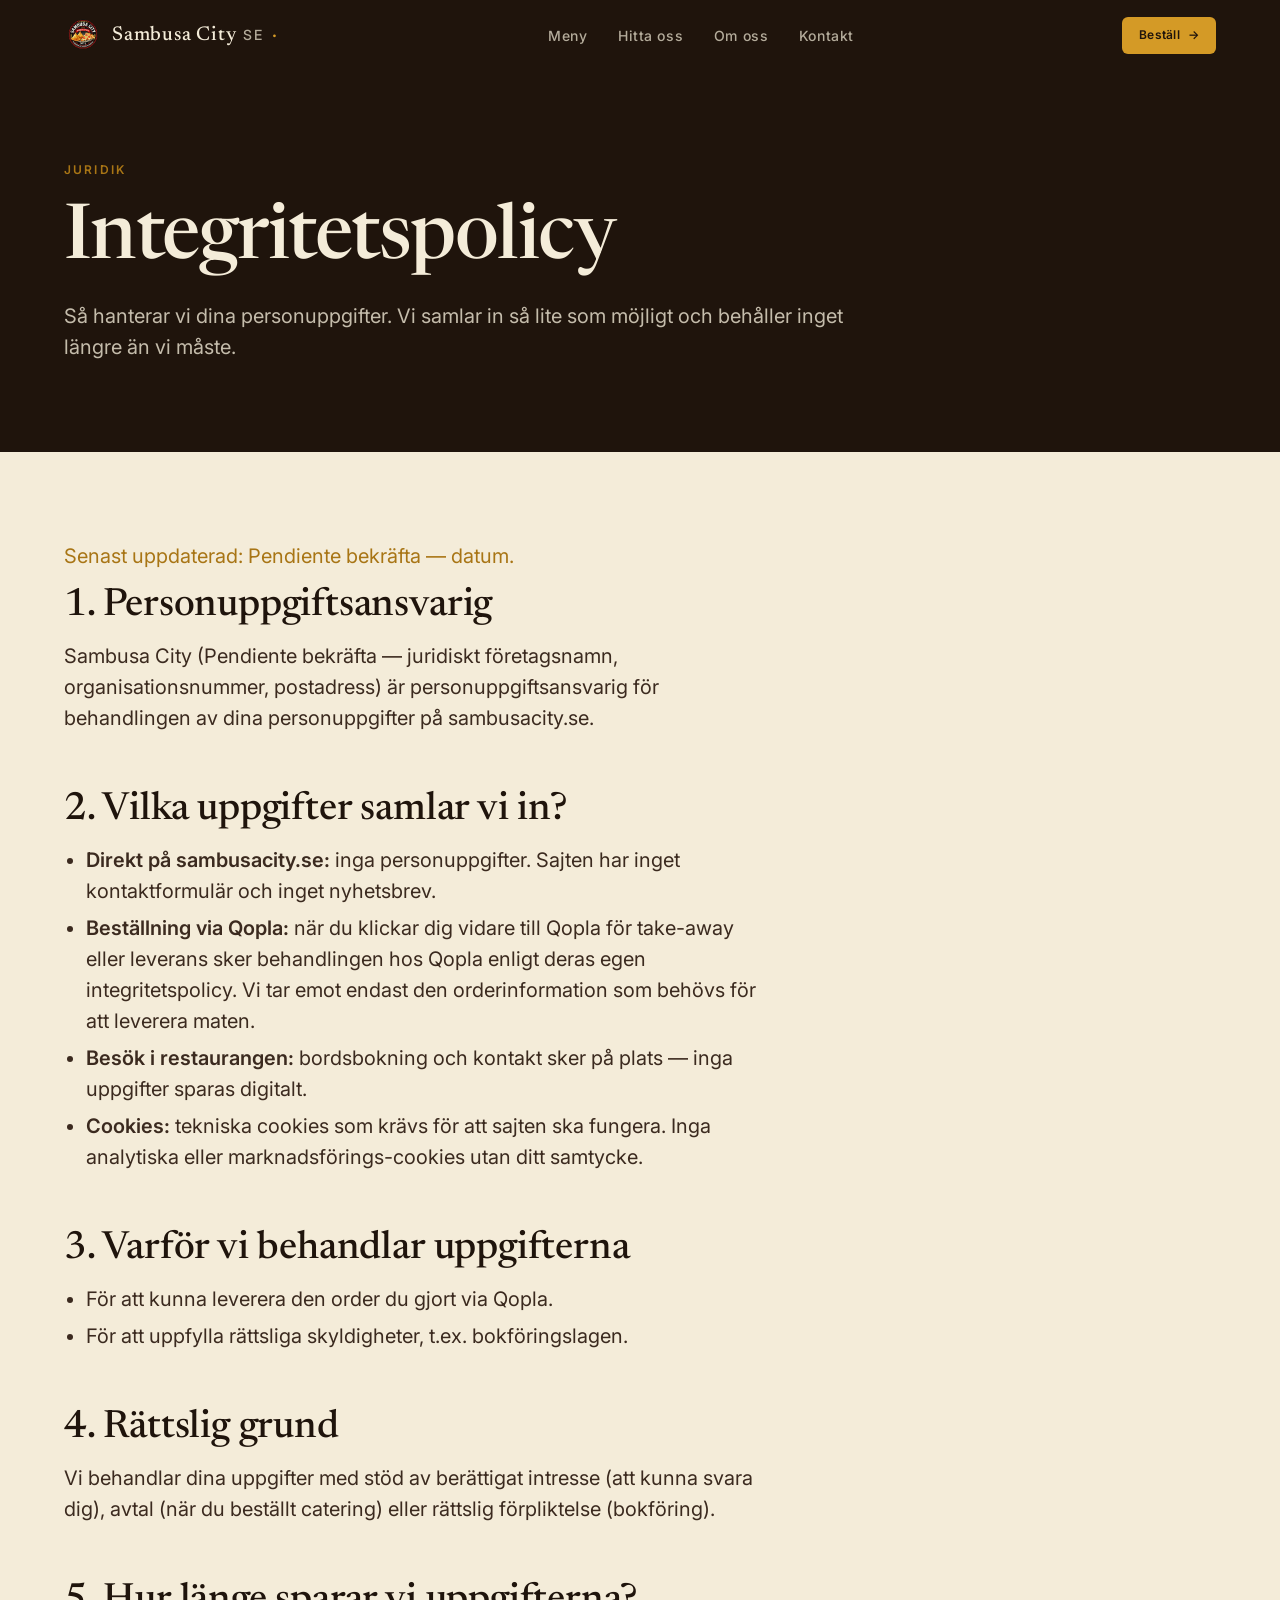
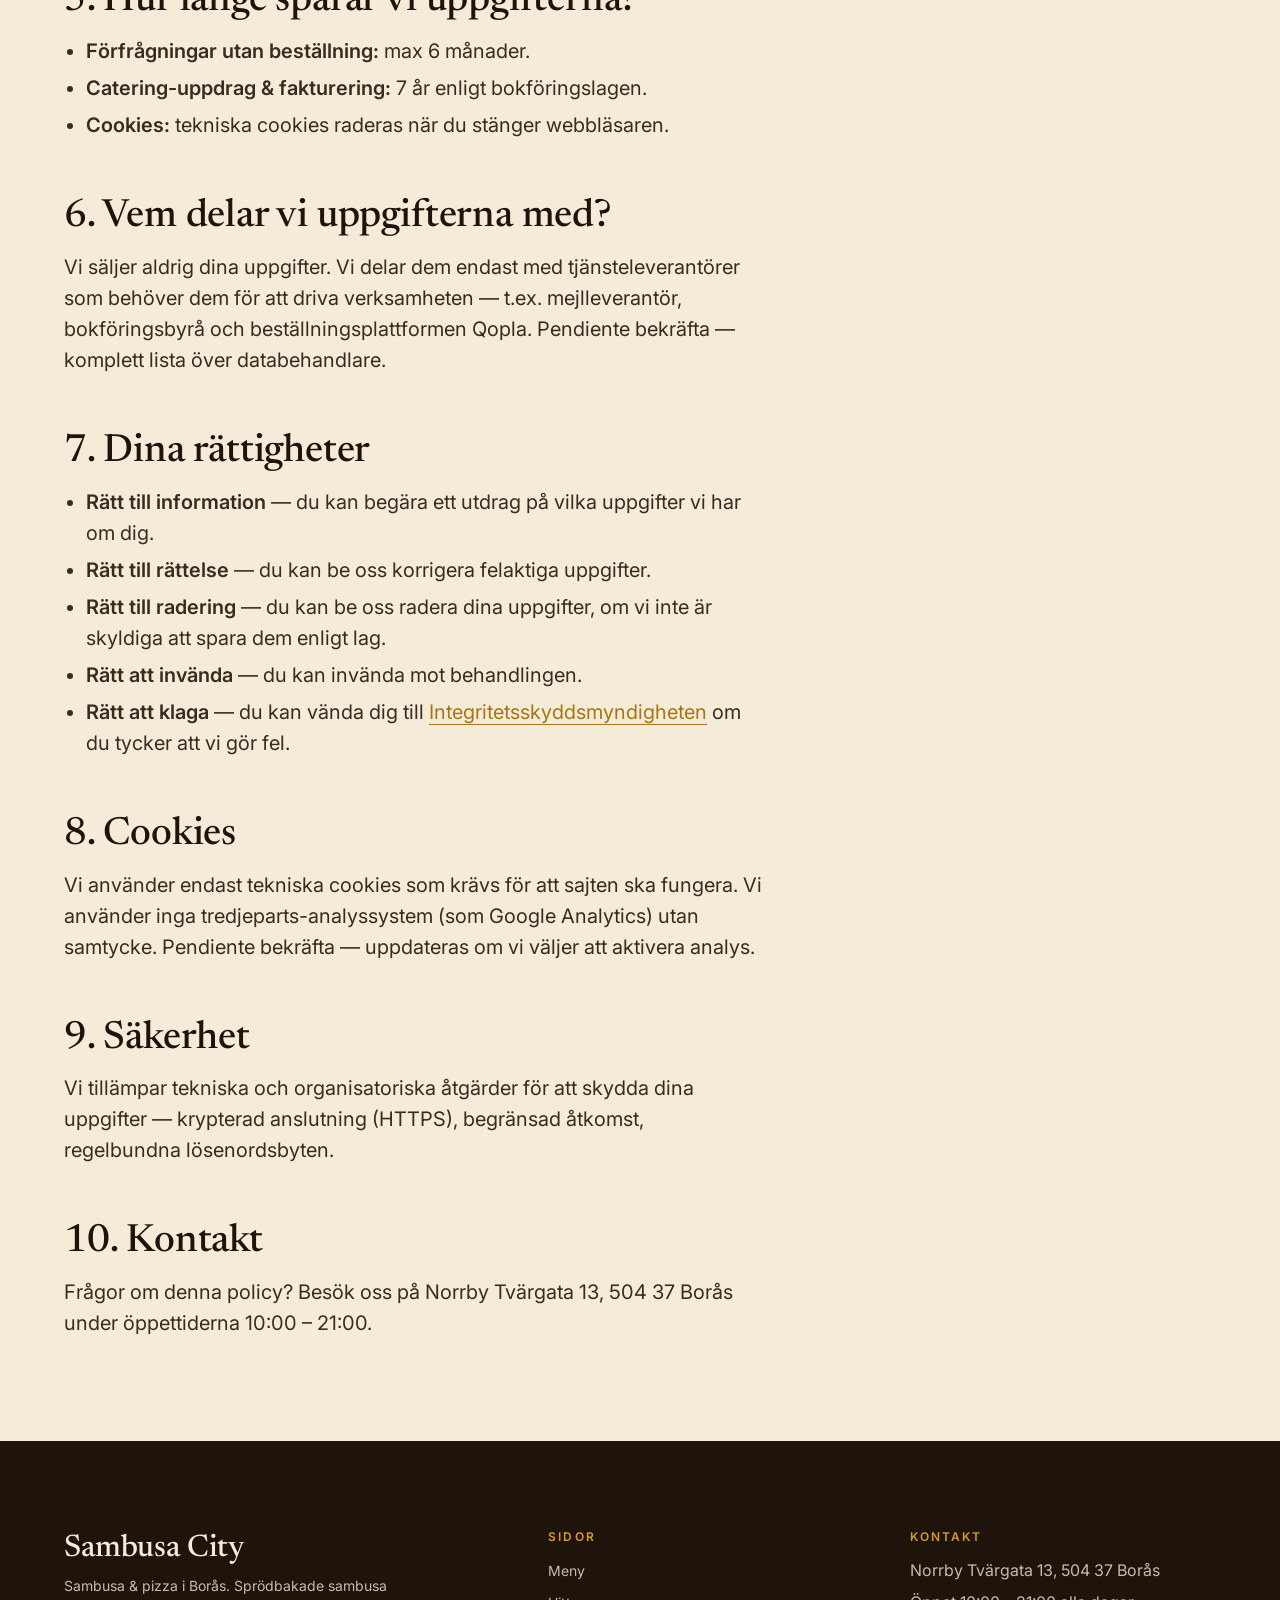
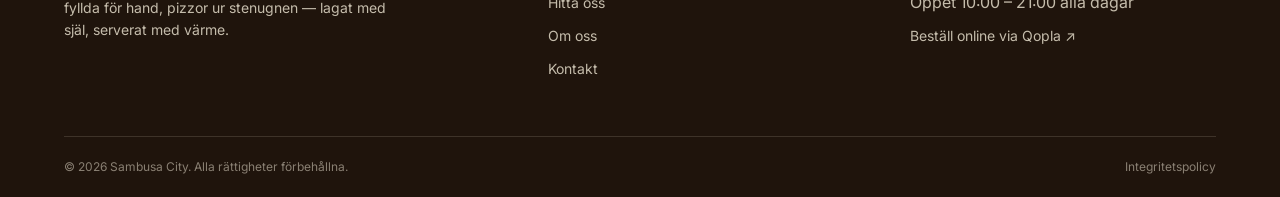
==== commit 1267e71b: "Remove email contact channel — Qopla and physical visit only - Drop Omaribra2@hotmail.com from JSON-" ====
--- a/integritetspolicy.html
+++ b/integritetspolicy.html
@@ -112,16 +112,15 @@
 
         <h2>2. Vilka uppgifter samlar vi in?</h2>
         <ul>
-          <li><strong>Kontaktformulär:</strong> namn, e-post, telefonnummer och meddelandetext.</li>
-          <li><strong>Catering-förfrågan:</strong> samma som ovan plus företagsnamn, datum, antal gäster och eventuella allergi-uppgifter du själv lämnar.</li>
-          <li><strong>Telefon &amp; e-post:</strong> de uppgifter du själv väljer att dela.</li>
+          <li><strong>Direkt på sambusacity.se:</strong> inga personuppgifter. Sajten har inget kontaktformulär och inget nyhetsbrev.</li>
+          <li><strong>Beställning via Qopla:</strong> när du klickar dig vidare till Qopla för take-away eller leverans sker behandlingen hos Qopla enligt deras egen integritetspolicy. Vi tar emot endast den orderinformation som behövs för att leverera maten.</li>
+          <li><strong>Besök i restaurangen:</strong> bordsbokning och kontakt sker på plats — inga uppgifter sparas digitalt.</li>
           <li><strong>Cookies:</strong> tekniska cookies som krävs för att sajten ska fungera. Inga analytiska eller marknadsförings-cookies utan ditt samtycke.</li>
         </ul>
 
         <h2>3. Varför vi behandlar uppgifterna</h2>
         <ul>
-          <li>För att kunna svara på din förfrågan eller bordsbokning.</li>
-          <li>För att skicka offert eller bekräftelse på catering-uppdrag.</li>
+          <li>För att kunna leverera den order du gjort via Qopla.</li>
           <li>För att uppfylla rättsliga skyldigheter, t.ex. bokföringslagen.</li>
         </ul>
 
@@ -173,9 +172,7 @@
 
         <h2>10. Kontakt</h2>
         <p>
-          Frågor om denna policy? Mejla
-          <a href="mailto:Omaribra2@hotmail.com">Omaribra2@hotmail.com</a> eller ring oss
-          på +46 — Pendiente bekräfta.
+          Frågor om denna policy? Besök oss på Norrby Tvärgata 13, 504 37 Borås under öppettiderna 10:00 – 21:00.
         </p>
 
       </article>
@@ -205,8 +202,7 @@
         <ul>
           <li>Norrby Tvärgata 13, 504 37 Borås</li>
           <li>Öppet 10:00 – 21:00 alla dagar</li>
-          <li><a href="mailto:Omaribra2@hotmail.com">Omaribra2@hotmail.com</a></li>
-          <li><a href="https://qopla.com/restaurant/sambusa-city/qk0JBJxr9X/order" target="_blank" rel="noopener">Beställ online ↗</a></li>
+          <li><a href="https://qopla.com/restaurant/sambusa-city/qk0JBJxr9X/order" target="_blank" rel="noopener">Beställ online via Qopla ↗</a></li>
         </ul>
       </div>
     </div>
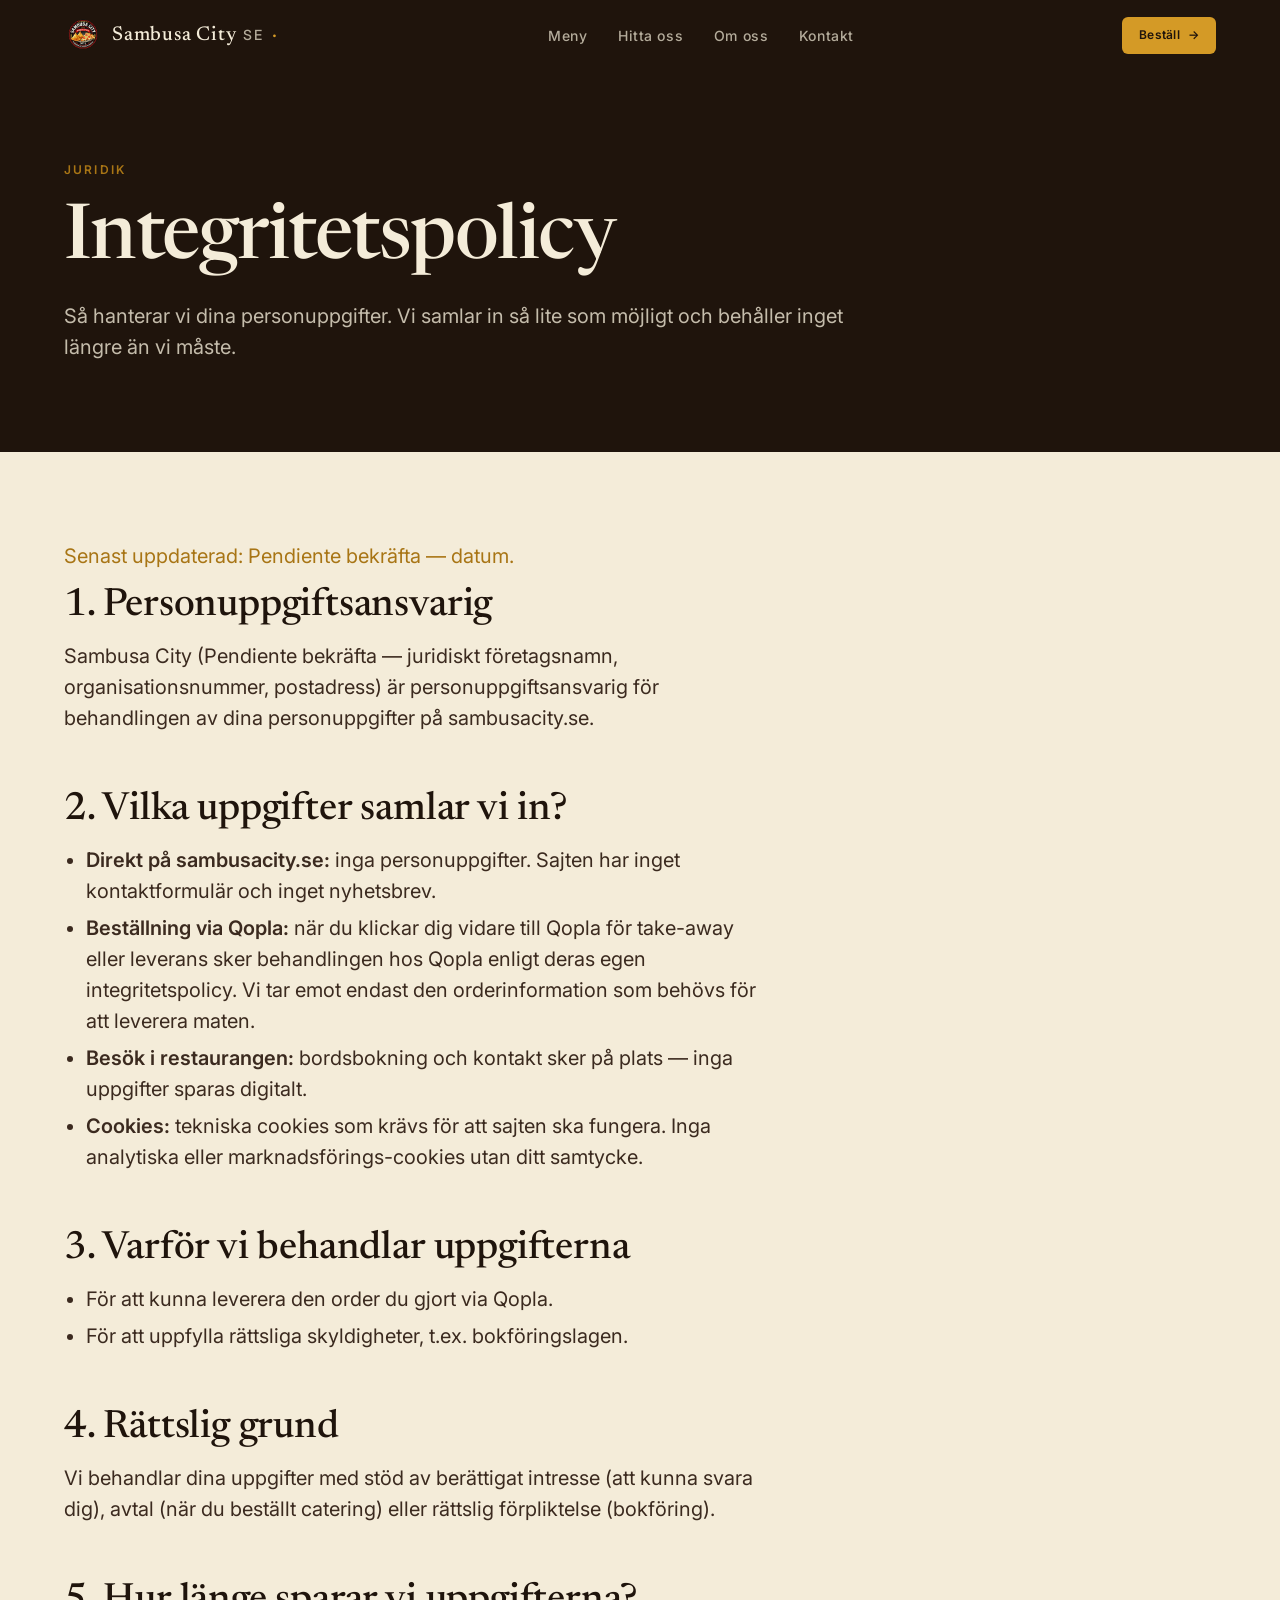
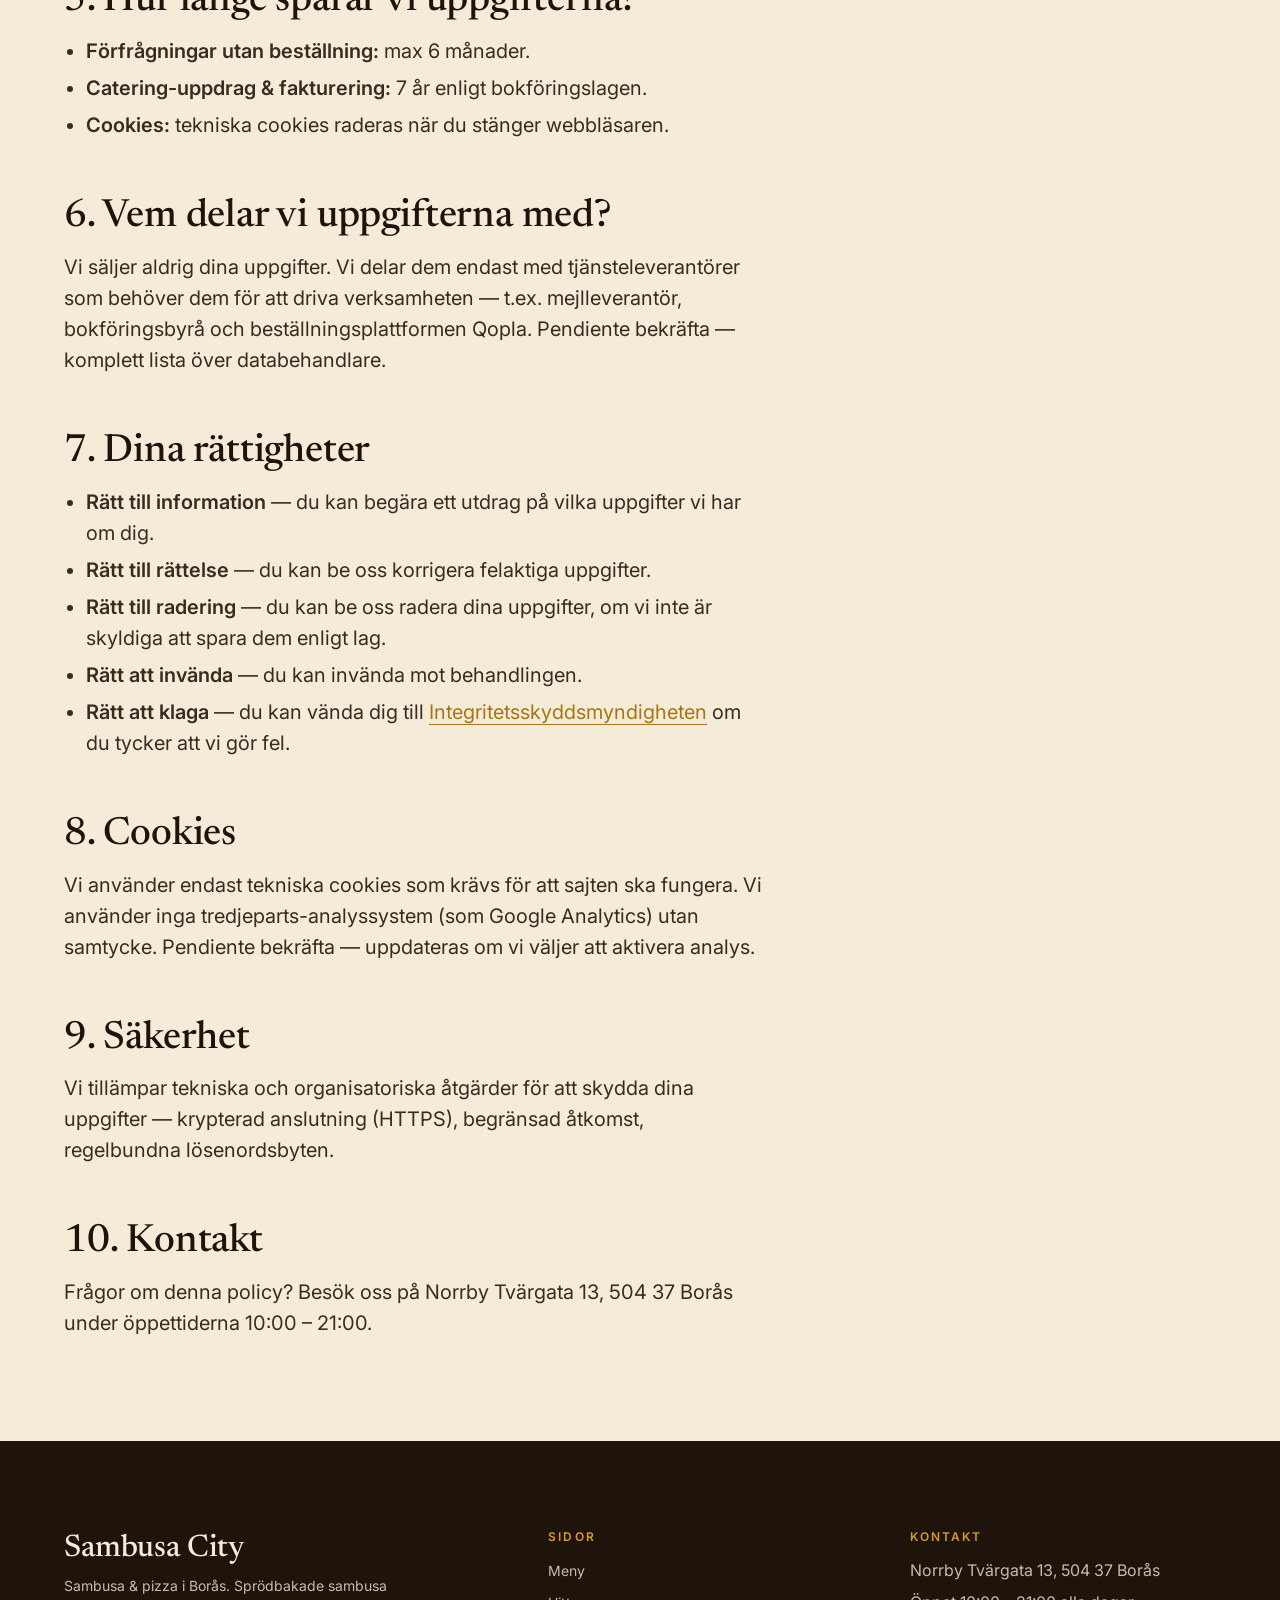
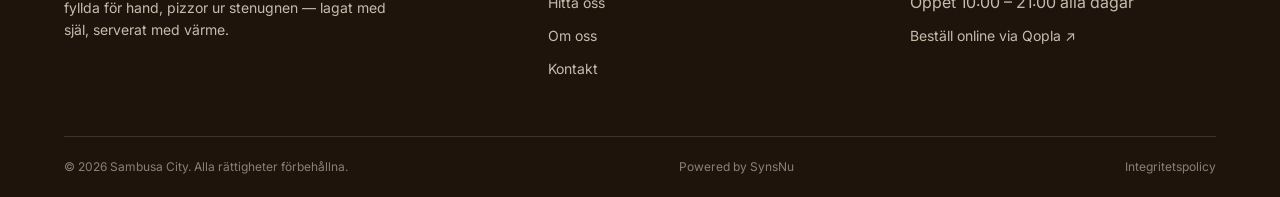
==== commit ee36b1e0: "Footer: add Powered by SynsNu credit (synsnumedia.se) Co-Authored-By: Claude Opus 4.8 <noreply@anthr" ====
--- a/integritetspolicy.html
+++ b/integritetspolicy.html
@@ -208,6 +208,7 @@
     </div>
     <div class="footer__bottom">
       <span>© <span id="year"></span> Sambusa City. Alla rättigheter förbehållna.</span>
+      <span>Powered by <a href="https://www.synsnumedia.se/" target="_blank" rel="noopener">SynsNu</a></span>
       <a href="integritetspolicy.html">Integritetspolicy</a>
     </div>
   </div>
